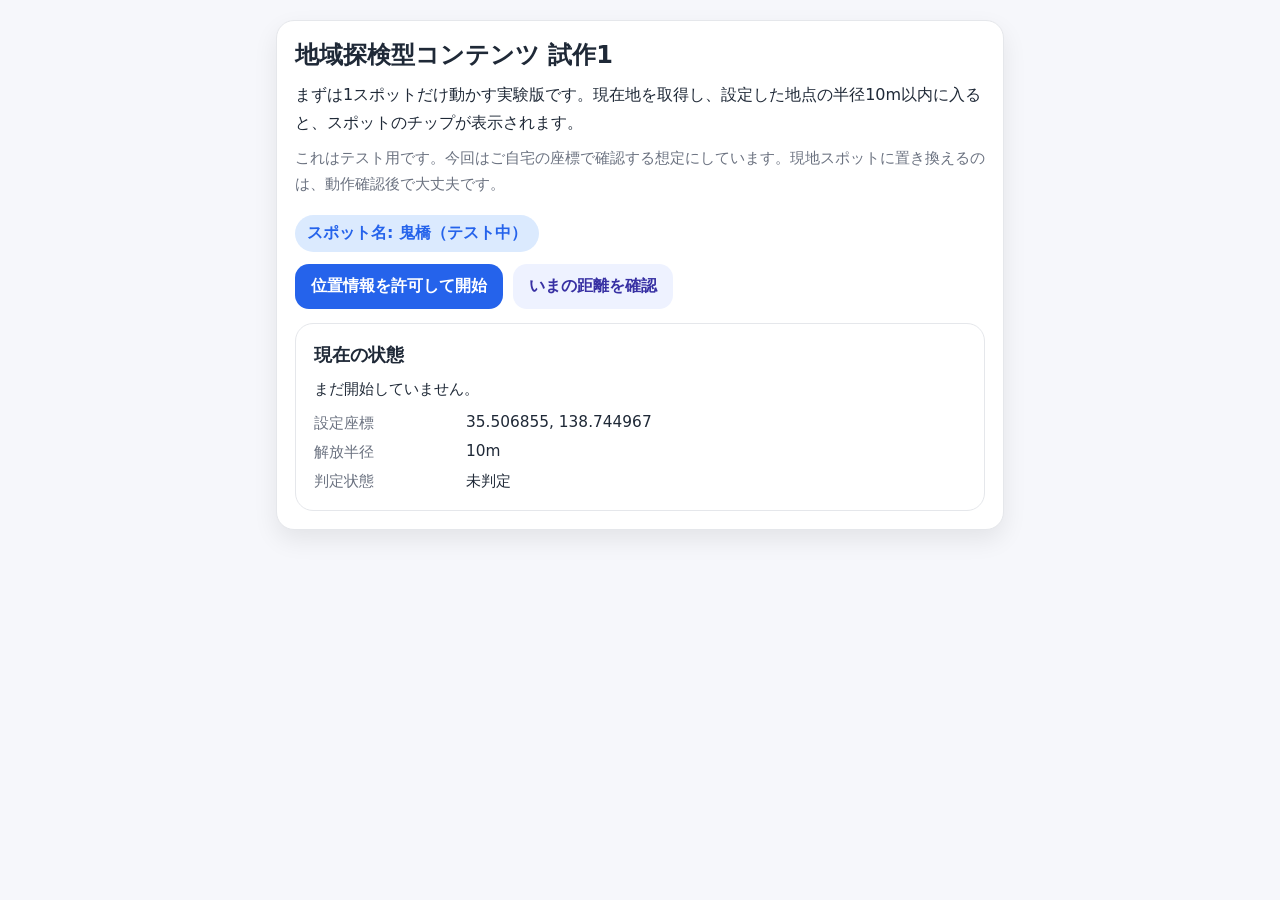
==== index.html.html @ 807c23a8 "Add files via upload" ====
<!DOCTYPE html>
<html lang="ja">
<head>
  <meta charset="UTF-8" />
  <meta name="viewport" content="width=device-width, initial-scale=1.0" />
  <title>地域探検型コンテンツ 試作1</title>
  <style>
    :root {
      --bg: #f6f7fb;
      --card: #ffffff;
      --text: #1f2937;
      --muted: #6b7280;
      --line: #e5e7eb;
      --accent: #2563eb;
      --accent-2: #dbeafe;
      --ok: #15803d;
      --warn: #b45309;
      --shadow: 0 10px 25px rgba(0,0,0,0.08);
      --radius: 18px;
    }

    * { box-sizing: border-box; }
    body {
      margin: 0;
      font-family: system-ui, -apple-system, BlinkMacSystemFont, "Segoe UI", sans-serif;
      background: var(--bg);
      color: var(--text);
    }

    .wrap {
      max-width: 760px;
      margin: 0 auto;
      padding: 20px 16px 80px;
    }

    .card {
      background: var(--card);
      border: 1px solid var(--line);
      border-radius: var(--radius);
      box-shadow: var(--shadow);
      padding: 18px;
      margin-bottom: 16px;
    }

    h1 {
      margin: 0 0 10px;
      font-size: 1.5rem;
      line-height: 1.35;
    }

    h2 {
      margin: 0 0 10px;
      font-size: 1.15rem;
    }

    p {
      margin: 0 0 10px;
      line-height: 1.7;
    }

    .muted {
      color: var(--muted);
      font-size: 0.95rem;
    }

    .pill {
      display: inline-flex;
      align-items: center;
      gap: 8px;
      background: var(--accent-2);
      color: var(--accent);
      border-radius: 999px;
      padding: 8px 12px;
      font-weight: 700;
      margin-top: 8px;
    }

    .status {
      font-size: 0.95rem;
      line-height: 1.7;
      white-space: pre-line;
    }

    button {
      appearance: none;
      border: none;
      background: var(--accent);
      color: white;
      font-size: 1rem;
      font-weight: 700;
      padding: 12px 16px;
      border-radius: 14px;
      cursor: pointer;
    }

    button.secondary {
      background: #eef2ff;
      color: #3730a3;
    }

    button.ghost {
      background: transparent;
      color: var(--accent);
      border: 1px solid var(--line);
    }

    .btns {
      display: flex;
      gap: 10px;
      flex-wrap: wrap;
      margin-top: 12px;
    }

    .chip {
      display: none;
      position: sticky;
      top: 10px;
      z-index: 20;
      margin-bottom: 12px;
      background: #111827;
      color: white;
      border-radius: 999px;
      padding: 12px 16px;
      box-shadow: var(--shadow);
      align-items: center;
      justify-content: space-between;
      gap: 12px;
    }

    .chip.visible {
      display: flex;
    }

    .chip button {
      background: white;
      color: #111827;
      padding: 10px 14px;
      border-radius: 999px;
      font-size: 0.95rem;
    }

    .slider-card {
      display: none;
    }

    .slider-card.visible {
      display: block;
    }

    .compare {
      position: relative;
      width: 100%;
      aspect-ratio: 4 / 3;
      overflow: hidden;
      border-radius: 18px;
      background: #ddd;
      border: 1px solid var(--line);
      margin-top: 12px;
    }

    .compare img {
      position: absolute;
      inset: 0;
      width: 100%;
      height: 100%;
      object-fit: cover;
      user-select: none;
      pointer-events: none;
    }

    .compare .new-wrap {
      position: absolute;
      inset: 0;
      width: 50%;
      overflow: hidden;
      border-right: 3px solid white;
    }

    .compare .label {
      position: absolute;
      top: 10px;
      padding: 6px 10px;
      border-radius: 999px;
      background: rgba(17,24,39,0.8);
      color: white;
      font-size: 0.85rem;
      font-weight: 700;
    }

    .compare .label.old { left: 10px; }
    .compare .label.new { right: 10px; }

    .range-wrap {
      margin-top: 14px;
    }

    input[type="range"] {
      width: 100%;
    }

    textarea {
      width: 100%;
      min-height: 120px;
      resize: vertical;
      border: 1px solid var(--line);
      border-radius: 14px;
      padding: 14px;
      font-size: 1rem;
      line-height: 1.6;
      margin-top: 10px;
    }

    .small {
      font-size: 0.88rem;
      color: var(--muted);
      margin-top: 8px;
    }

    .kv {
      display: grid;
      grid-template-columns: 140px 1fr;
      gap: 8px 12px;
      margin-top: 10px;
      font-size: 0.96rem;
    }

    .kv div:nth-child(odd) {
      color: var(--muted);
    }

    .ok { color: var(--ok); font-weight: 700; }
    .warn { color: var(--warn); font-weight: 700; }

    @media (max-width: 560px) {
      .kv {
        grid-template-columns: 1fr;
        gap: 4px;
      }
    }
  </style>
</head>
<body>
  <div class="wrap">
    <div id="chip" class="chip" aria-live="polite">
      <div>
        <strong>近くにスポットがあります</strong><br>
        <span id="chipText">鬼橋の比較コンテンツを開けます</span>
      </div>
      <button id="openSpotBtn" type="button">開く</button>
    </div>

    <section class="card">
      <h1>地域探検型コンテンツ 試作1</h1>
      <p>まずは1スポットだけ動かす実験版です。現在地を取得し、設定した地点の半径10m以内に入ると、スポットのチップが表示されます。</p>
      <p class="muted">これはテスト用です。今回はご自宅の座標で確認する想定にしています。現地スポットに置き換えるのは、動作確認後で大丈夫です。</p>
      <div class="pill">スポット名: 鬼橋（テスト中）</div>
      <div class="btns">
        <button id="startBtn" type="button">位置情報を許可して開始</button>
        <button id="checkBtn" class="secondary" type="button">いまの距離を確認</button>
      </div>
      <div class="card" style="margin-top:14px; margin-bottom:0; box-shadow:none;">
        <h2>現在の状態</h2>
        <div id="status" class="status">まだ開始していません。</div>
        <div class="kv">
          <div>設定座標</div><div id="targetCoords"></div>
          <div>解放半径</div><div>10m</div>
          <div>判定状態</div><div id="gateState">未判定</div>
        </div>
      </div>
    </section>

    <section id="spotCard" class="card slider-card">
      <h2>鬼橋の比較</h2>
      <p class="muted">この場所で昔と今を見比べてください。スライダーを左右に動かすと切り替わります。</p>

      <div class="compare" id="compareBox">
        <img src="old.jpg" alt="昔の写真" />
        <div class="new-wrap" id="newWrap">
          <img src="new.jpg" alt="現在の写真" />
        </div>
        <div class="label old">昔</div>
        <div class="label new">今</div>
      </div>

      <div class="range-wrap">
        <input id="slider" type="range" min="0" max="100" value="50" />
      </div>

      <div style="margin-top:16px;">
        <strong>質問</strong>
        <p style="margin-top:8px;">この場所で昔と今を比べて最も大きく変わったものは何ですか。</p>
        <textarea id="answerBox" placeholder="ここに回答を書いてください。まずは自由記述で大丈夫です。"></textarea>
        <div class="small">いまは端末内に一時保存するだけです。送信機能は次の段階で追加します。</div>
      </div>

      <div class="btns">
        <button id="saveBtn" type="button">回答を保存</button>
        <button id="closeBtn" class="ghost" type="button">閉じる</button>
      </div>
      <div id="saveMsg" class="small"></div>
    </section>
  </div>

  <script>
    const SPOT = {
      name: '鬼橋',
      lat: 35.506855,
      lng: 138.744967,
      radiusMeters: 10,
      question: 'この場所で昔と今を比べて最も大きく変わったものは何ですか。'
    };

    const els = {
      startBtn: document.getElementById('startBtn'),
      checkBtn: document.getElementById('checkBtn'),
      status: document.getElementById('status'),
      chip: document.getElementById('chip'),
      chipText: document.getElementById('chipText'),
      openSpotBtn: document.getElementById('openSpotBtn'),
      spotCard: document.getElementById('spotCard'),
      slider: document.getElementById('slider'),
      newWrap: document.getElementById('newWrap'),
      closeBtn: document.getElementById('closeBtn'),
      saveBtn: document.getElementById('saveBtn'),
      answerBox: document.getElementById('answerBox'),
      saveMsg: document.getElementById('saveMsg'),
      targetCoords: document.getElementById('targetCoords'),
      gateState: document.getElementById('gateState')
    };

    let watchId = null;
    let lastPosition = null;

    const storageKey = 'spot_answer_onibashi_test';
    els.targetCoords.textContent = `${SPOT.lat}, ${SPOT.lng}`;
    els.chipText.textContent = `${SPOT.name} の比較コンテンツを開けます`;
    els.answerBox.value = localStorage.getItem(storageKey) || '';

    function setStatus(message) {
      els.status.textContent = message;
    }

    function toRad(v) {
      return (v * Math.PI) / 180;
    }

    function distanceMeters(lat1, lng1, lat2, lng2) {
      const R = 6371000;
      const dLat = toRad(lat2 - lat1);
      const dLng = toRad(lng2 - lng1);
      const a =
        Math.sin(dLat / 2) * Math.sin(dLat / 2) +
        Math.cos(toRad(lat1)) * Math.cos(toRad(lat2)) *
        Math.sin(dLng / 2) * Math.sin(dLng / 2);
      const c = 2 * Math.atan2(Math.sqrt(a), Math.sqrt(1 - a));
      return R * c;
    }

    function updateGate(position) {
      const { latitude, longitude, accuracy } = position.coords;
      lastPosition = position;

      const dist = distanceMeters(latitude, longitude, SPOT.lat, SPOT.lng);
      const isOpen = dist <= SPOT.radiusMeters;

      const lines = [
        `現在地: ${latitude.toFixed(6)}, ${longitude.toFixed(6)}`,
        `目標地点までの距離: ${dist.toFixed(1)}m`,
        `位置情報の精度目安: ±${accuracy.toFixed(1)}m`
      ];

      if (isOpen) {
        lines.push('判定: 範囲内です。スポットを開けます。');
        els.gateState.innerHTML = '<span class="ok">解放中</span>';
        els.chip.classList.add('visible');
      } else {
        lines.push('判定: まだ範囲外です。');
        els.gateState.innerHTML = '<span class="warn">未解放</span>';
        els.chip.classList.remove('visible');
      }

      setStatus(lines.join('\n'));
    }

    function handlePositionError(error) {
      let msg = '位置情報を取得できませんでした。';
      if (error.code === 1) msg += '\n権限が拒否されています。ブラウザで位置情報を許可してください。';
      if (error.code === 2) msg += '\n位置が取得できません。屋外や電波状態を確認してください。';
      if (error.code === 3) msg += '\n取得がタイムアウトしました。もう一度試してください。';
      setStatus(msg);
    }

    function startWatching() {
      if (!('geolocation' in navigator)) {
        setStatus('このブラウザは位置情報に対応していません。');
        return;
      }

      if (watchId !== null) {
        navigator.geolocation.clearWatch(watchId);
      }

      setStatus('位置情報の取得を開始しています...');
      watchId = navigator.geolocation.watchPosition(
        updateGate,
        handlePositionError,
        {
          enableHighAccuracy: true,
          timeout: 10000,
          maximumAge: 0
        }
      );
    }

    function manualCheck() {
      if (!('geolocation' in navigator)) {
        setStatus('このブラウザは位置情報に対応していません。');
        return;
      }
      setStatus('現在地を1回だけ確認しています...');
      navigator.geolocation.getCurrentPosition(
        updateGate,
        handlePositionError,
        {
          enableHighAccuracy: true,
          timeout: 10000,
          maximumAge: 0
        }
      );
    }

    els.startBtn.addEventListener('click', startWatching);
    els.checkBtn.addEventListener('click', manualCheck);
    els.openSpotBtn.addEventListener('click', () => {
      els.spotCard.classList.add('visible');
      els.spotCard.scrollIntoView({ behavior: 'smooth', block: 'start' });
    });

    els.closeBtn.addEventListener('click', () => {
      els.spotCard.classList.remove('visible');
      window.scrollTo({ top: 0, behavior: 'smooth' });
    });

    els.slider.addEventListener('input', (e) => {
      els.newWrap.style.width = `${e.target.value}%`;
    });

    els.saveBtn.addEventListener('click', () => {
      localStorage.setItem(storageKey, els.answerBox.value);
      const now = new Date();
      els.saveMsg.textContent = `保存しました: ${now.toLocaleString('ja-JP')}`;
    });
  </script>
</body>
</html>
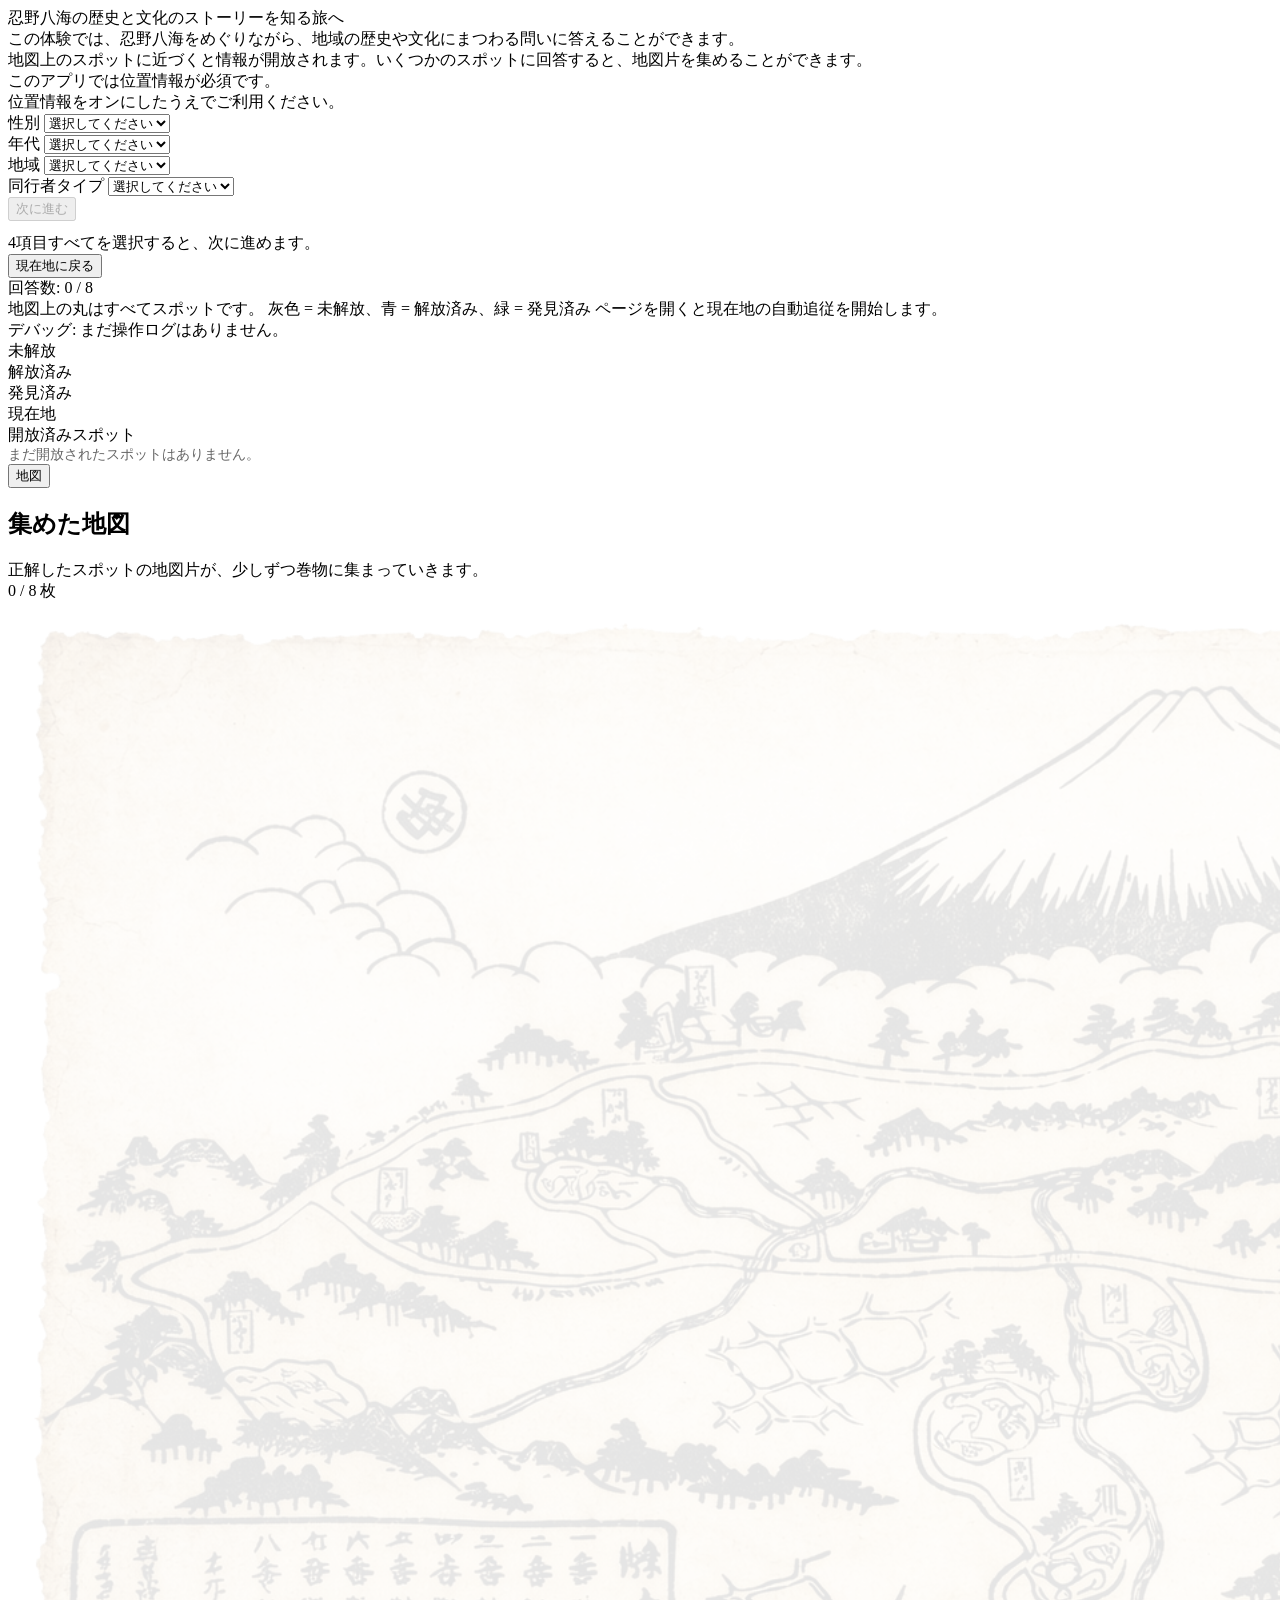
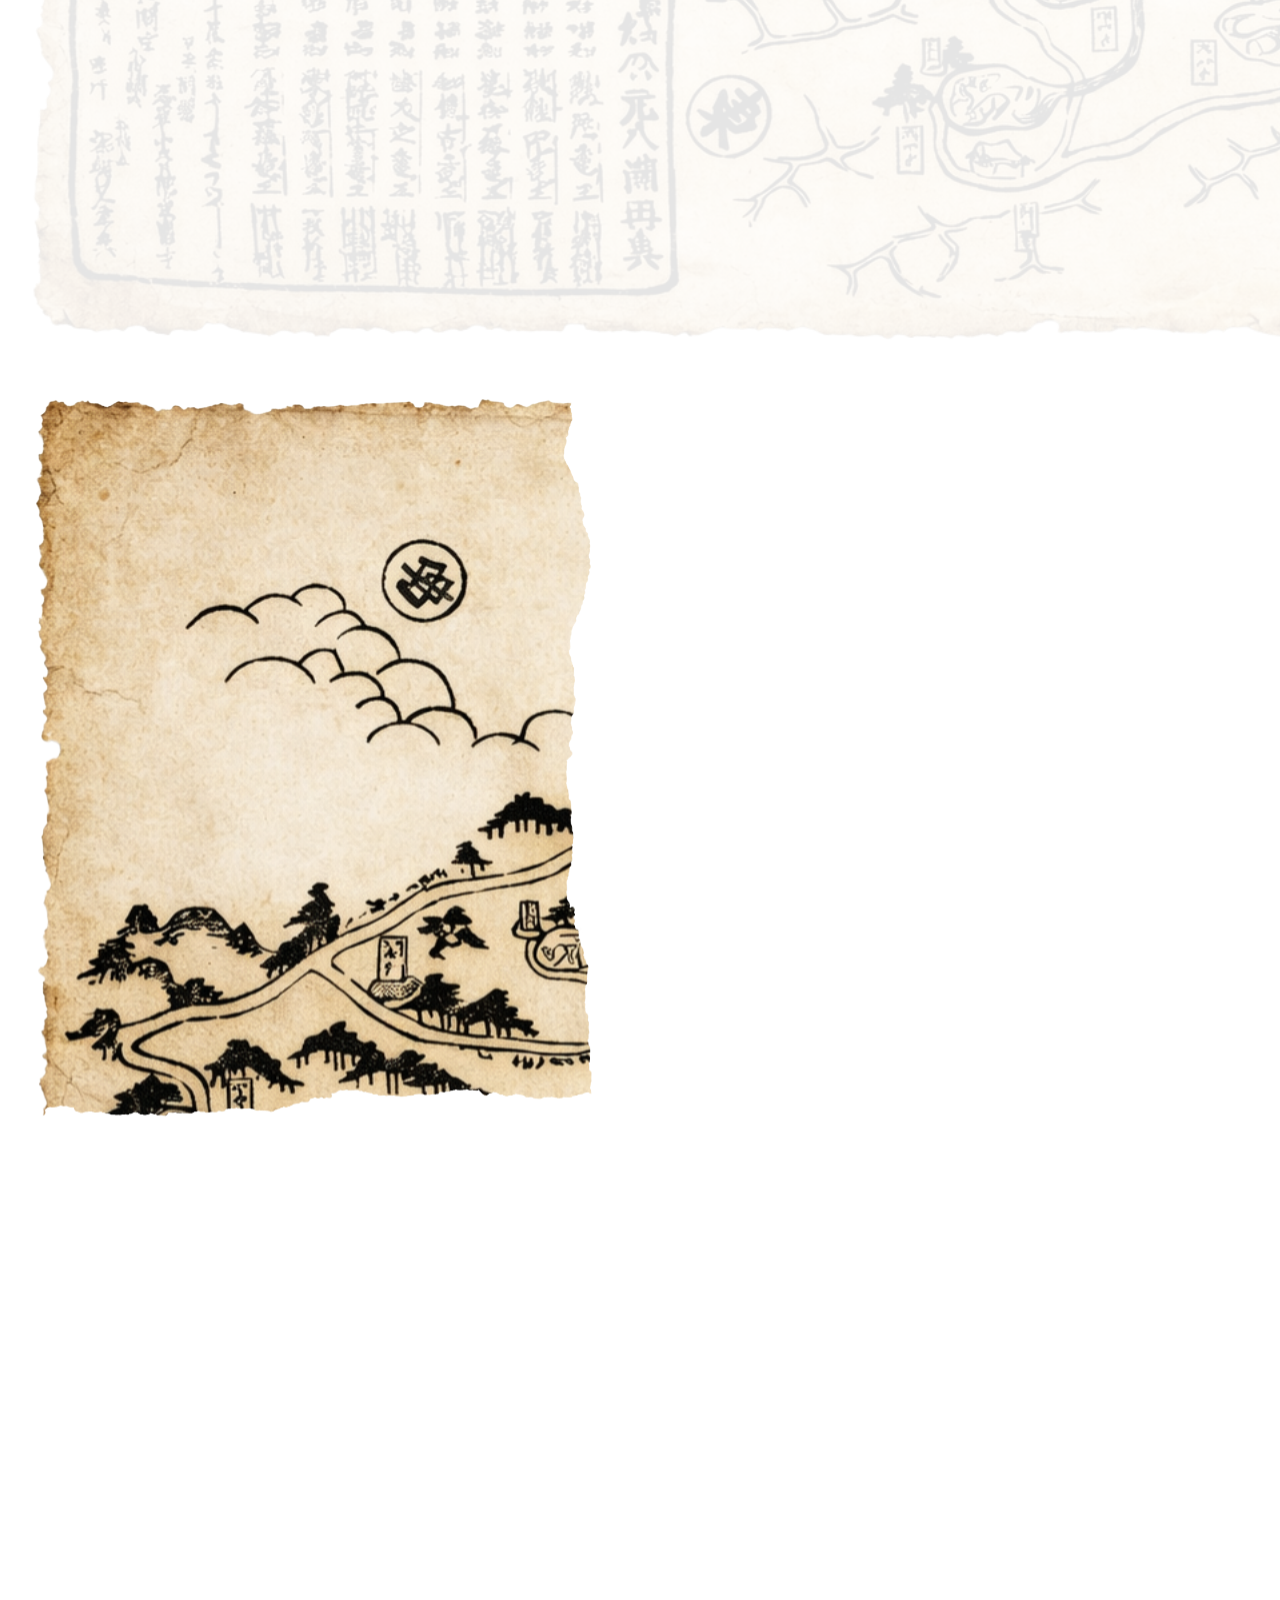
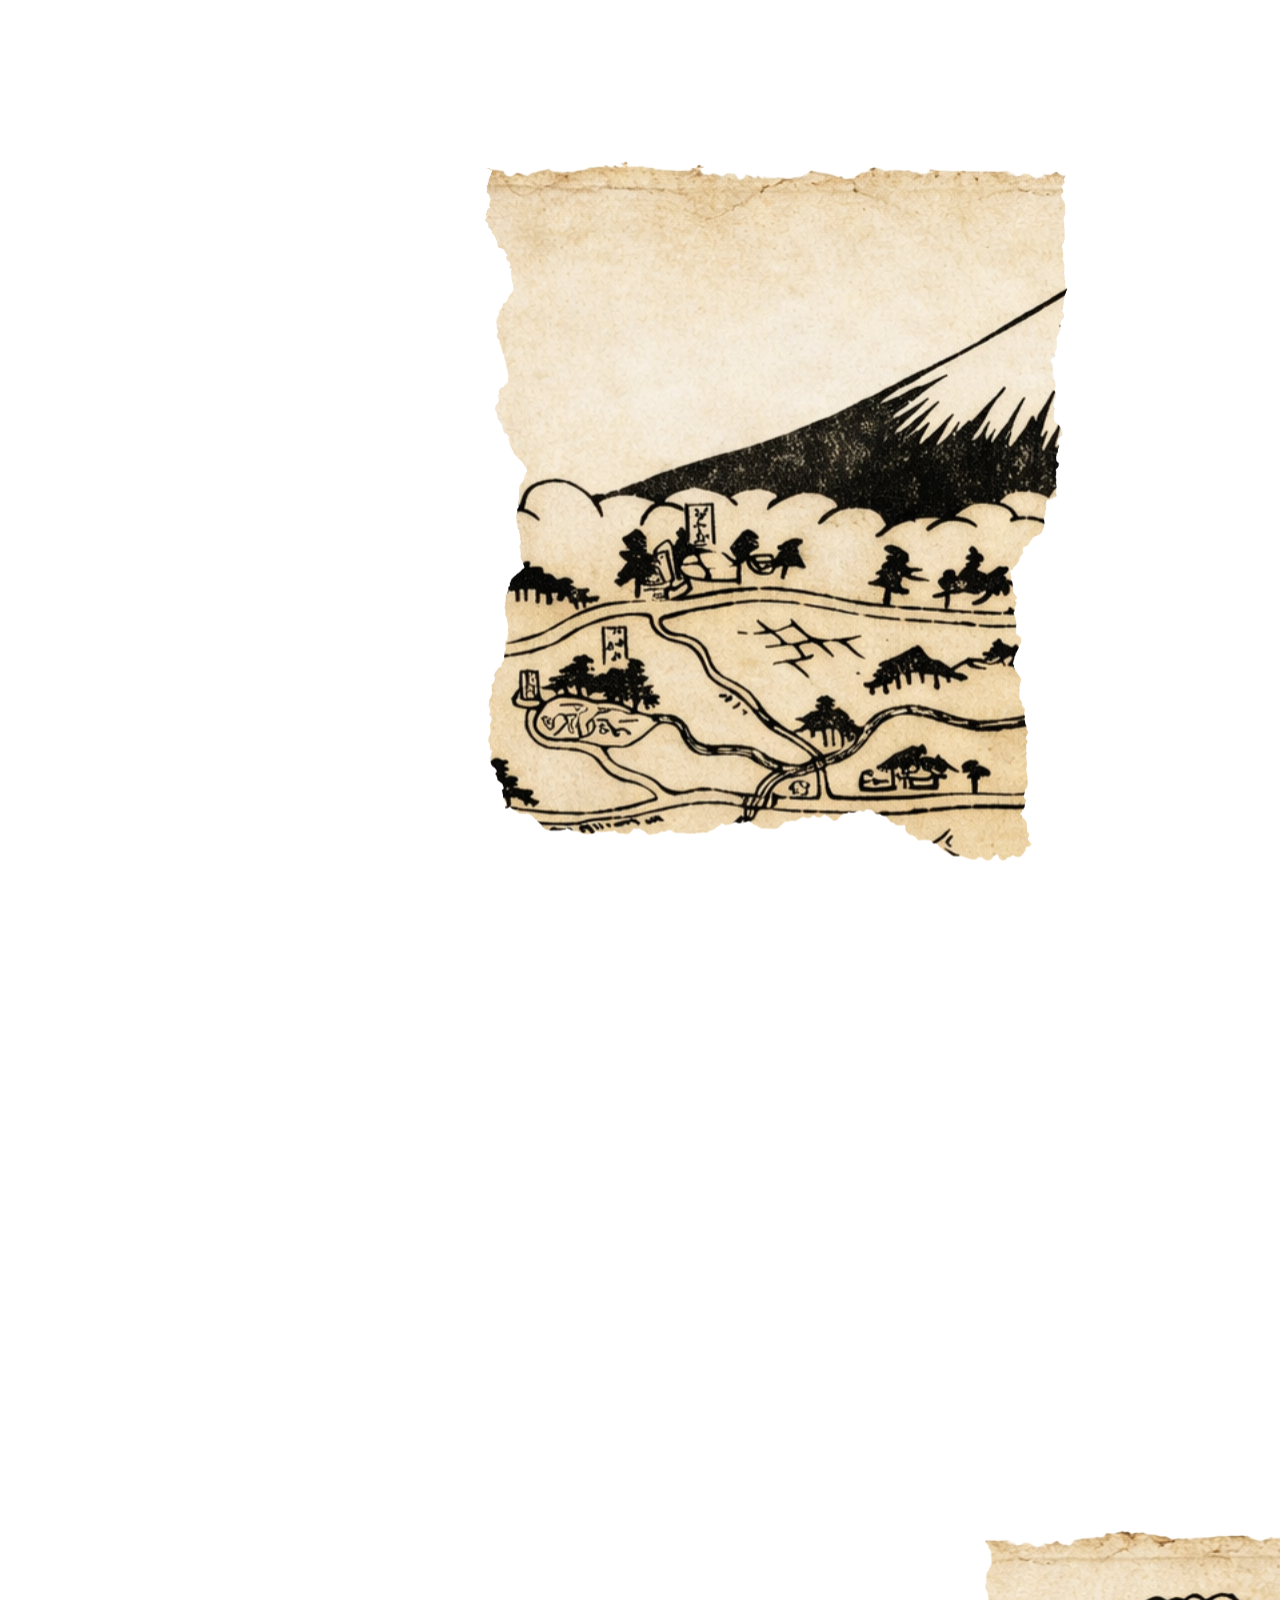
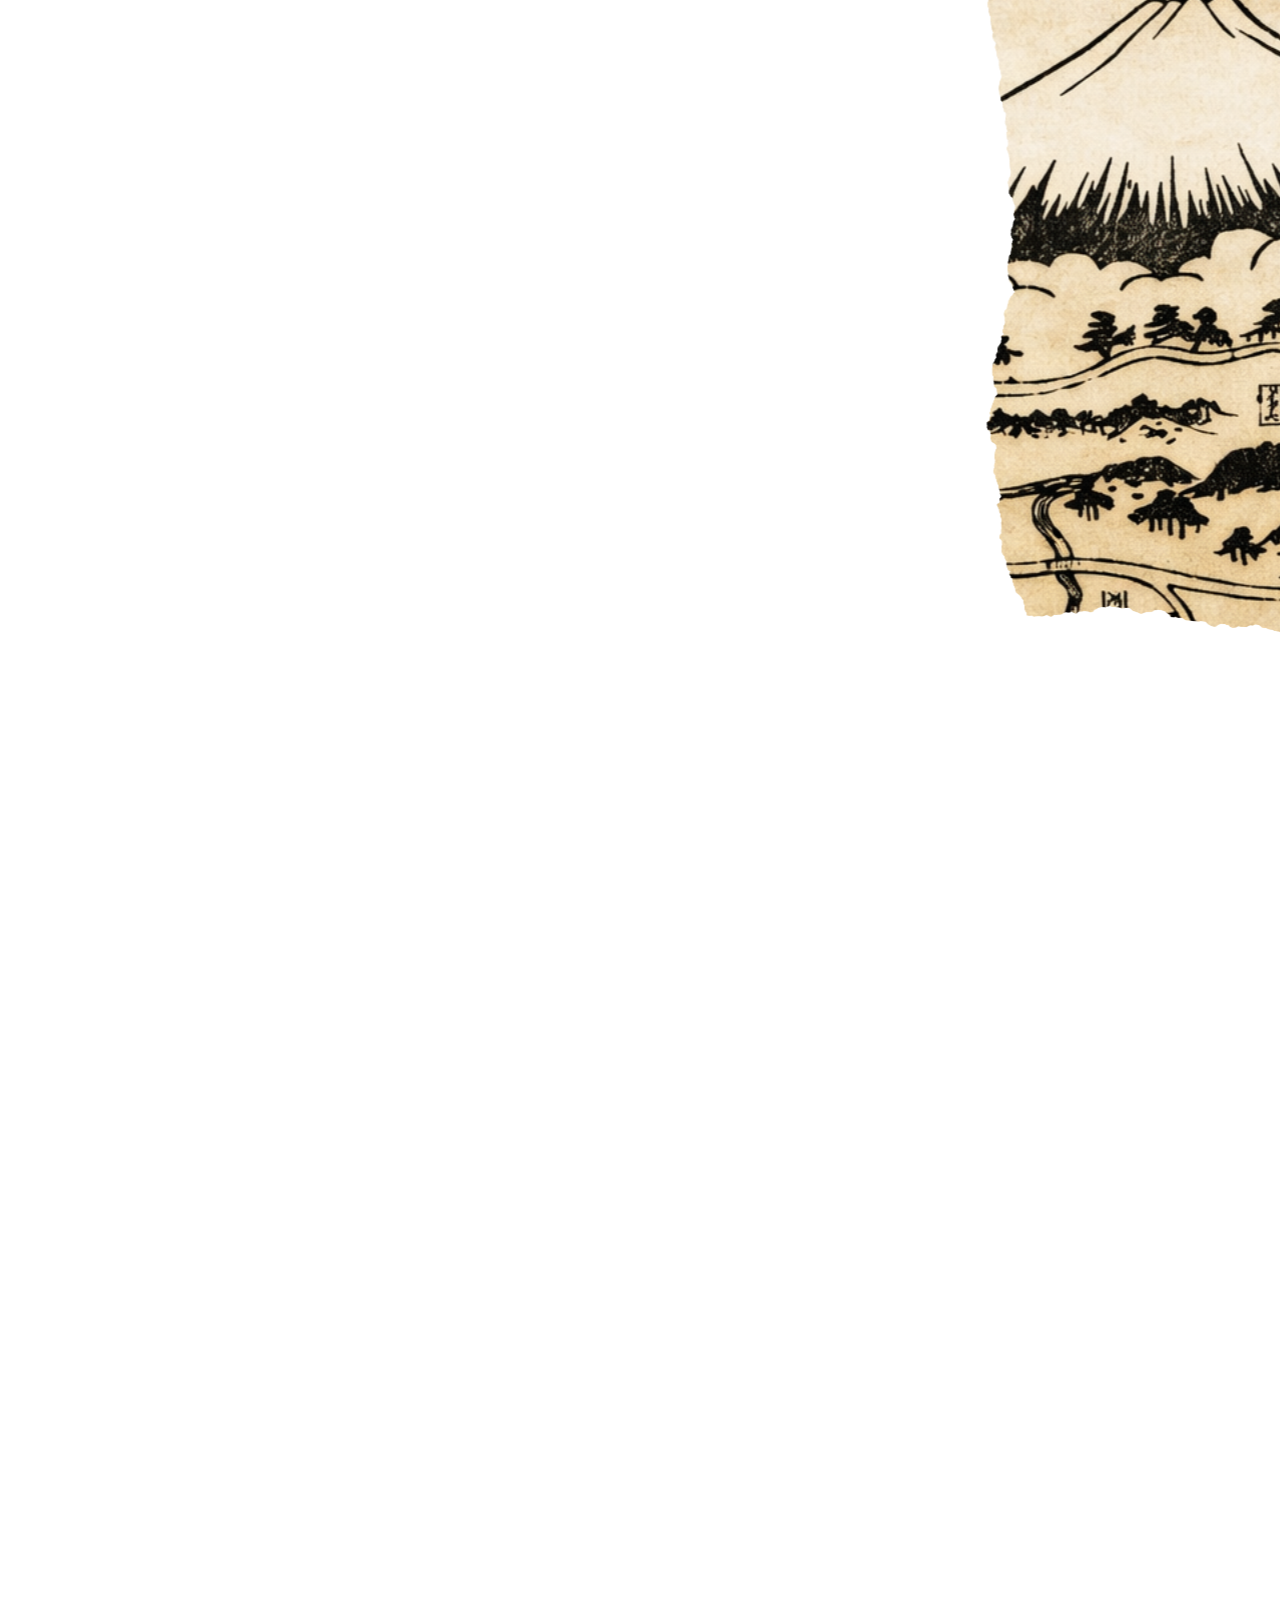
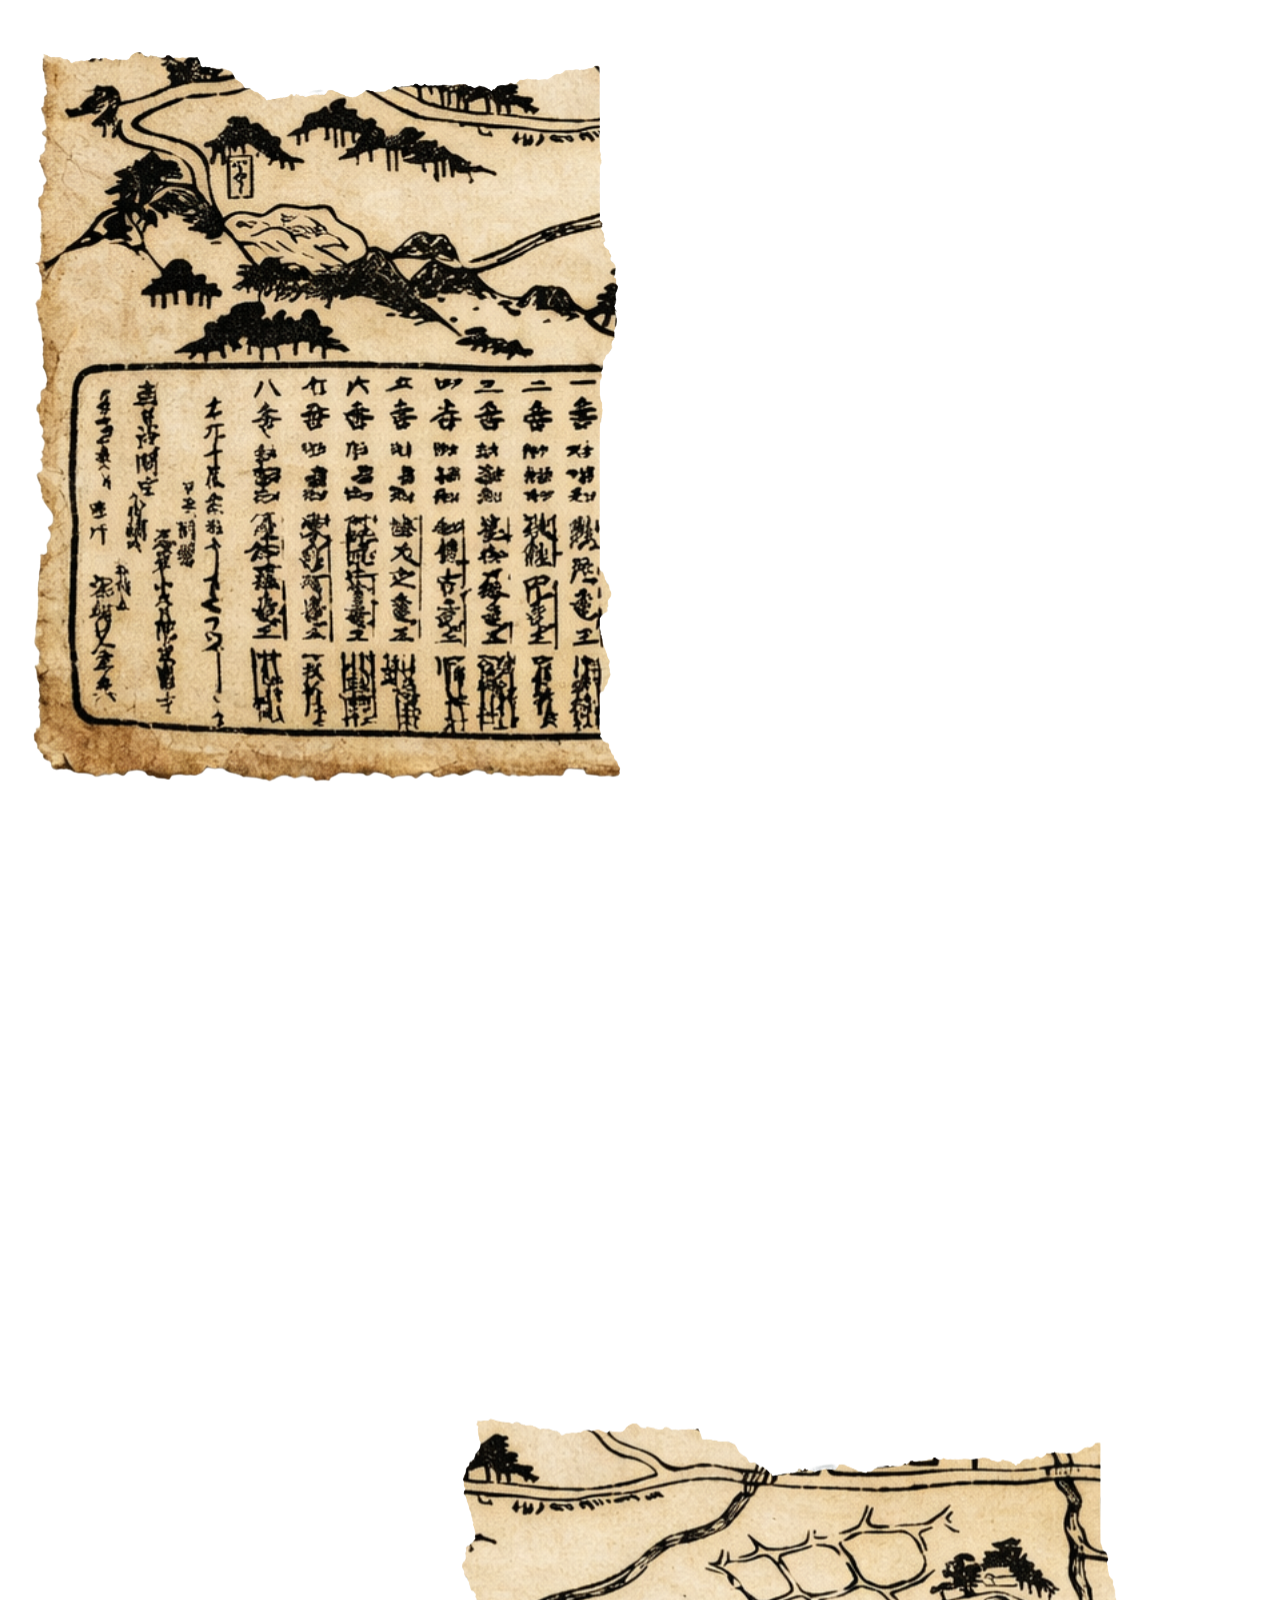
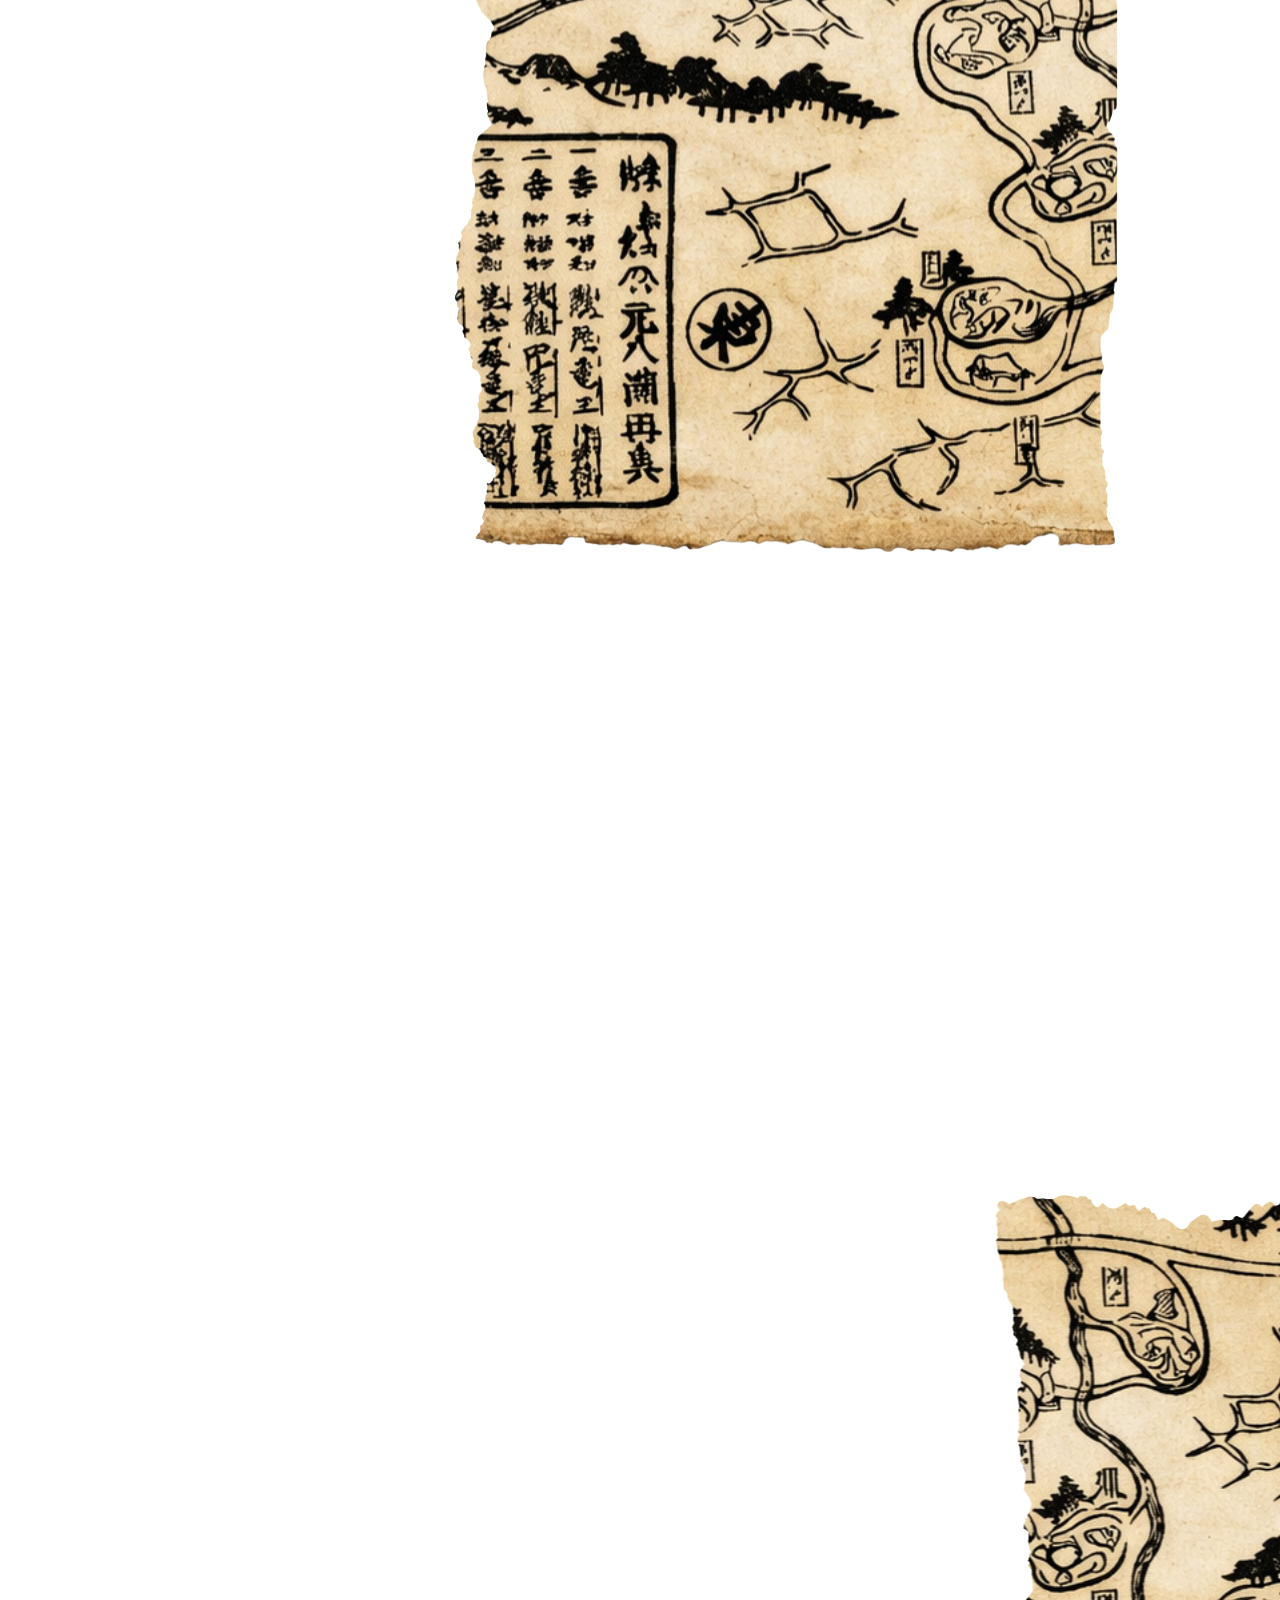
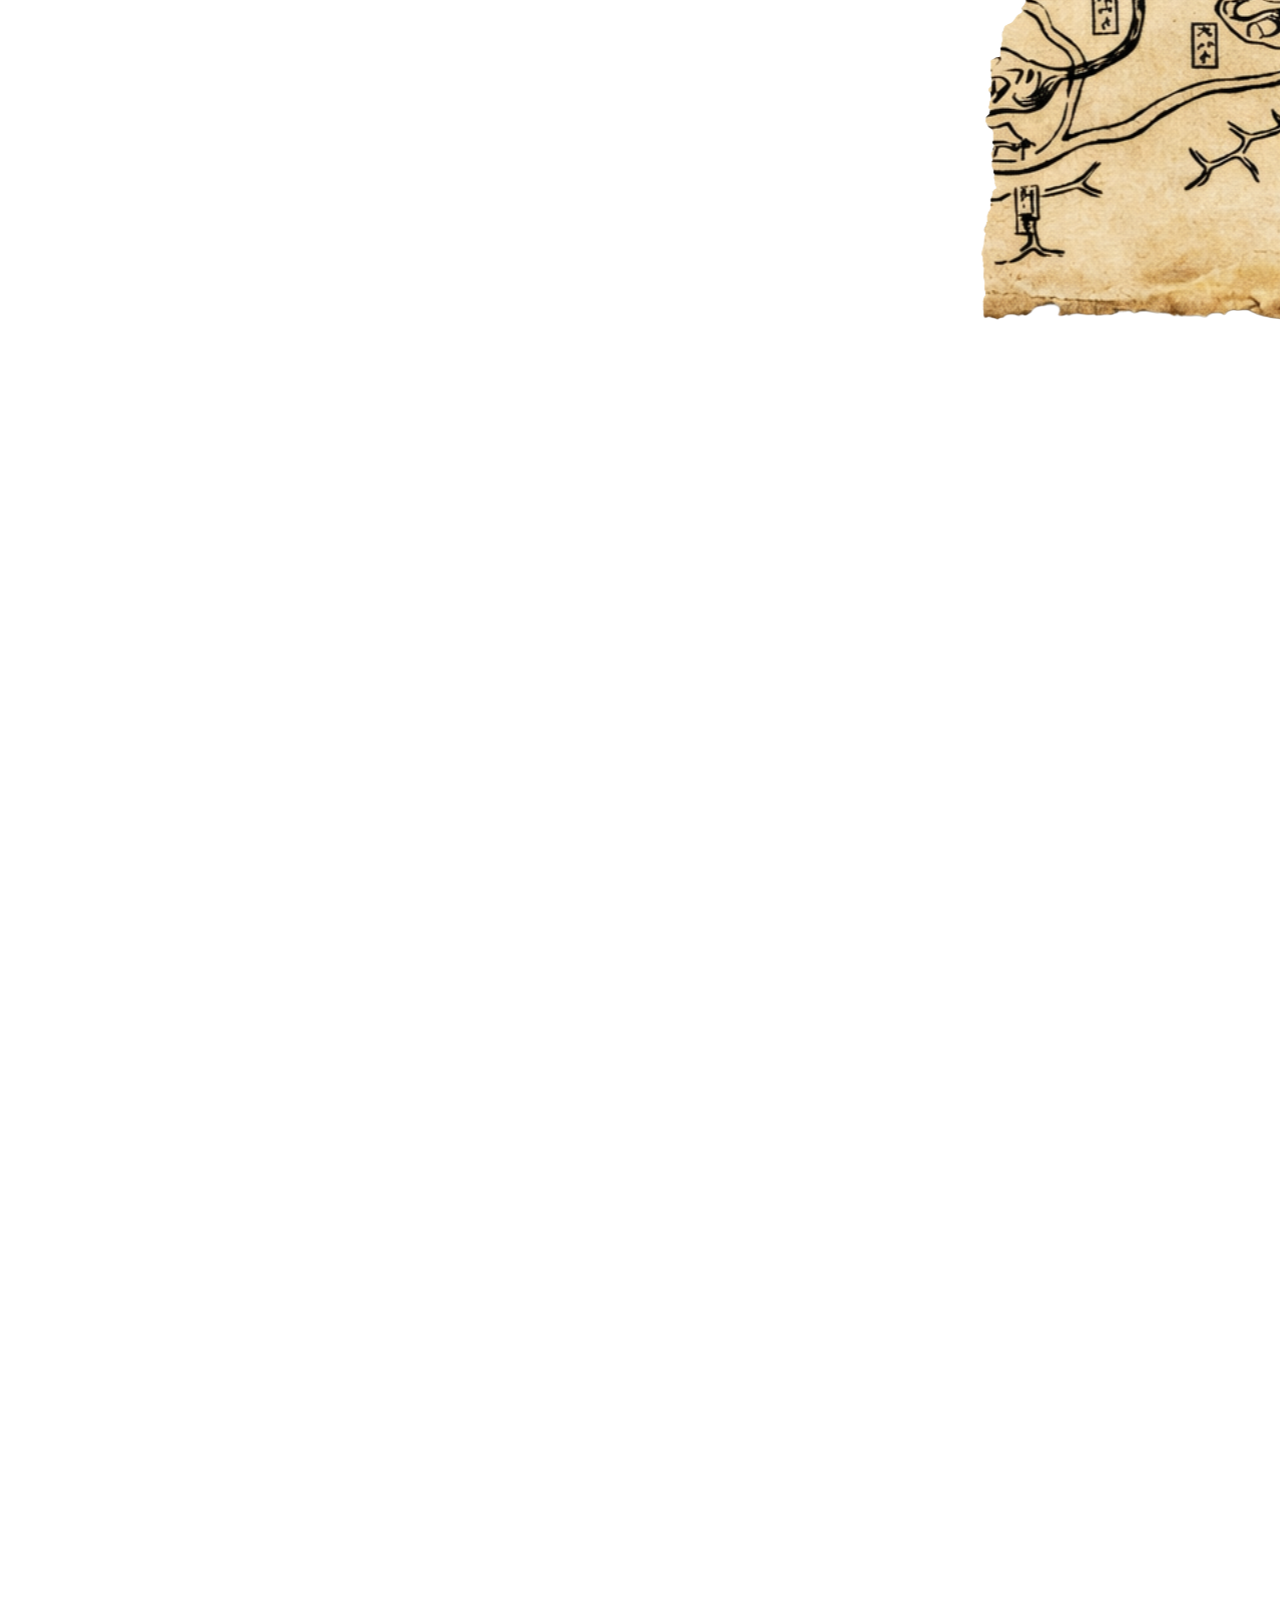
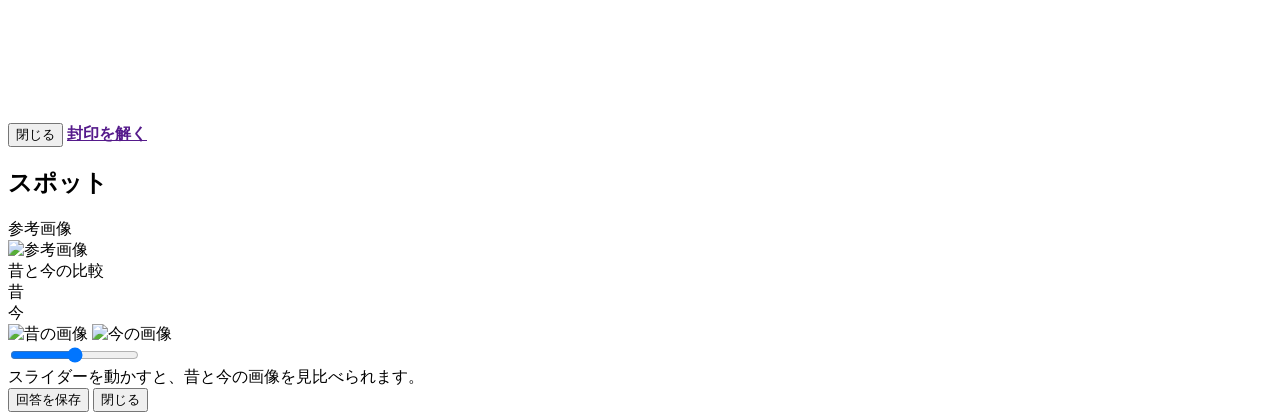
==== commit d6005008: "Add files via upload" ====
--- a/index.html.html
+++ b/index.html.html
@@ -1,455 +1,242 @@
-<!DOCTYPE html>
-<html lang="ja">
-<head>
-  <meta charset="UTF-8" />
-  <meta name="viewport" content="width=device-width, initial-scale=1.0" />
-  <title>地域探検型コンテンツ 試作1</title>
-  <style>
-    :root {
-      --bg: #f6f7fb;
-      --card: #ffffff;
-      --text: #1f2937;
-      --muted: #6b7280;
-      --line: #e5e7eb;
-      --accent: #2563eb;
-      --accent-2: #dbeafe;
-      --ok: #15803d;
-      --warn: #b45309;
-      --shadow: 0 10px 25px rgba(0,0,0,0.08);
-      --radius: 18px;
-    }
-
-    * { box-sizing: border-box; }
-    body {
-      margin: 0;
-      font-family: system-ui, -apple-system, BlinkMacSystemFont, "Segoe UI", sans-serif;
-      background: var(--bg);
-      color: var(--text);
-    }
-
-    .wrap {
-      max-width: 760px;
-      margin: 0 auto;
-      padding: 20px 16px 80px;
-    }
-
-    .card {
-      background: var(--card);
-      border: 1px solid var(--line);
-      border-radius: var(--radius);
-      box-shadow: var(--shadow);
-      padding: 18px;
-      margin-bottom: 16px;
-    }
-
-    h1 {
-      margin: 0 0 10px;
-      font-size: 1.5rem;
-      line-height: 1.35;
-    }
-
-    h2 {
-      margin: 0 0 10px;
-      font-size: 1.15rem;
-    }
-
-    p {
-      margin: 0 0 10px;
-      line-height: 1.7;
-    }
-
-    .muted {
-      color: var(--muted);
-      font-size: 0.95rem;
-    }
-
-    .pill {
-      display: inline-flex;
-      align-items: center;
-      gap: 8px;
-      background: var(--accent-2);
-      color: var(--accent);
-      border-radius: 999px;
-      padding: 8px 12px;
-      font-weight: 700;
-      margin-top: 8px;
-    }
-
-    .status {
-      font-size: 0.95rem;
-      line-height: 1.7;
-      white-space: pre-line;
-    }
-
-    button {
-      appearance: none;
-      border: none;
-      background: var(--accent);
-      color: white;
-      font-size: 1rem;
-      font-weight: 700;
-      padding: 12px 16px;
-      border-radius: 14px;
-      cursor: pointer;
-    }
-
-    button.secondary {
-      background: #eef2ff;
-      color: #3730a3;
-    }
-
-    button.ghost {
-      background: transparent;
-      color: var(--accent);
-      border: 1px solid var(--line);
-    }
-
-    .btns {
-      display: flex;
-      gap: 10px;
-      flex-wrap: wrap;
-      margin-top: 12px;
-    }
-
-    .chip {
-      display: none;
-      position: sticky;
-      top: 10px;
-      z-index: 20;
-      margin-bottom: 12px;
-      background: #111827;
-      color: white;
-      border-radius: 999px;
-      padding: 12px 16px;
-      box-shadow: var(--shadow);
-      align-items: center;
-      justify-content: space-between;
-      gap: 12px;
-    }
-
-    .chip.visible {
-      display: flex;
-    }
-
-    .chip button {
-      background: white;
-      color: #111827;
-      padding: 10px 14px;
-      border-radius: 999px;
-      font-size: 0.95rem;
-    }
-
-    .slider-card {
-      display: none;
-    }
-
-    .slider-card.visible {
-      display: block;
-    }
-
-    .compare {
-      position: relative;
-      width: 100%;
-      aspect-ratio: 4 / 3;
-      overflow: hidden;
-      border-radius: 18px;
-      background: #ddd;
-      border: 1px solid var(--line);
-      margin-top: 12px;
-    }
-
-    .compare img {
-      position: absolute;
-      inset: 0;
-      width: 100%;
-      height: 100%;
-      object-fit: cover;
-      user-select: none;
-      pointer-events: none;
-    }
-
-    .compare .new-wrap {
-      position: absolute;
-      inset: 0;
-      width: 50%;
-      overflow: hidden;
-      border-right: 3px solid white;
-    }
-
-    .compare .label {
-      position: absolute;
-      top: 10px;
-      padding: 6px 10px;
-      border-radius: 999px;
-      background: rgba(17,24,39,0.8);
-      color: white;
-      font-size: 0.85rem;
-      font-weight: 700;
-    }
-
-    .compare .label.old { left: 10px; }
-    .compare .label.new { right: 10px; }
-
-    .range-wrap {
-      margin-top: 14px;
-    }
-
-    input[type="range"] {
-      width: 100%;
-    }
-
-    textarea {
-      width: 100%;
-      min-height: 120px;
-      resize: vertical;
-      border: 1px solid var(--line);
-      border-radius: 14px;
-      padding: 14px;
-      font-size: 1rem;
-      line-height: 1.6;
-      margin-top: 10px;
-    }
-
-    .small {
-      font-size: 0.88rem;
-      color: var(--muted);
-      margin-top: 8px;
-    }
-
-    .kv {
-      display: grid;
-      grid-template-columns: 140px 1fr;
-      gap: 8px 12px;
-      margin-top: 10px;
-      font-size: 0.96rem;
-    }
-
-    .kv div:nth-child(odd) {
-      color: var(--muted);
-    }
-
-    .ok { color: var(--ok); font-weight: 700; }
-    .warn { color: var(--warn); font-weight: 700; }
-
-    @media (max-width: 560px) {
-      .kv {
-        grid-template-columns: 1fr;
-        gap: 4px;
-      }
-    }
-  </style>
-</head>
-<body>
-  <div class="wrap">
-    <div id="chip" class="chip" aria-live="polite">
-      <div>
-        <strong>近くにスポットがあります</strong><br>
-        <span id="chipText">鬼橋の比較コンテンツを開けます</span>
-      </div>
-      <button id="openSpotBtn" type="button">開く</button>
-    </div>
-
-    <section class="card">
-      <h1>地域探検型コンテンツ 試作1</h1>
-      <p>まずは1スポットだけ動かす実験版です。現在地を取得し、設定した地点の半径10m以内に入ると、スポットのチップが表示されます。</p>
-      <p class="muted">これはテスト用です。今回はご自宅の座標で確認する想定にしています。現地スポットに置き換えるのは、動作確認後で大丈夫です。</p>
-      <div class="pill">スポット名: 鬼橋（テスト中）</div>
-      <div class="btns">
-        <button id="startBtn" type="button">位置情報を許可して開始</button>
-        <button id="checkBtn" class="secondary" type="button">いまの距離を確認</button>
-      </div>
-      <div class="card" style="margin-top:14px; margin-bottom:0; box-shadow:none;">
-        <h2>現在の状態</h2>
-        <div id="status" class="status">まだ開始していません。</div>
-        <div class="kv">
-          <div>設定座標</div><div id="targetCoords"></div>
-          <div>解放半径</div><div>10m</div>
-          <div>判定状態</div><div id="gateState">未判定</div>
-        </div>
-      </div>
-    </section>
-
-    <section id="spotCard" class="card slider-card">
-      <h2>鬼橋の比較</h2>
-      <p class="muted">この場所で昔と今を見比べてください。スライダーを左右に動かすと切り替わります。</p>
-
-      <div class="compare" id="compareBox">
-        <img src="old.jpg" alt="昔の写真" />
-        <div class="new-wrap" id="newWrap">
-          <img src="new.jpg" alt="現在の写真" />
-        </div>
-        <div class="label old">昔</div>
-        <div class="label new">今</div>
-      </div>
-
-      <div class="range-wrap">
-        <input id="slider" type="range" min="0" max="100" value="50" />
-      </div>
-
-      <div style="margin-top:16px;">
-        <strong>質問</strong>
-        <p style="margin-top:8px;">この場所で昔と今を比べて最も大きく変わったものは何ですか。</p>
-        <textarea id="answerBox" placeholder="ここに回答を書いてください。まずは自由記述で大丈夫です。"></textarea>
-        <div class="small">いまは端末内に一時保存するだけです。送信機能は次の段階で追加します。</div>
-      </div>
-
-      <div class="btns">
-        <button id="saveBtn" type="button">回答を保存</button>
-        <button id="closeBtn" class="ghost" type="button">閉じる</button>
-      </div>
-      <div id="saveMsg" class="small"></div>
-    </section>
-  </div>
-
-  <script>
-    const SPOT = {
-      name: '鬼橋',
-      lat: 35.506855,
-      lng: 138.744967,
-      radiusMeters: 10,
-      question: 'この場所で昔と今を比べて最も大きく変わったものは何ですか。'
-    };
-
-    const els = {
-      startBtn: document.getElementById('startBtn'),
-      checkBtn: document.getElementById('checkBtn'),
-      status: document.getElementById('status'),
-      chip: document.getElementById('chip'),
-      chipText: document.getElementById('chipText'),
-      openSpotBtn: document.getElementById('openSpotBtn'),
-      spotCard: document.getElementById('spotCard'),
-      slider: document.getElementById('slider'),
-      newWrap: document.getElementById('newWrap'),
-      closeBtn: document.getElementById('closeBtn'),
-      saveBtn: document.getElementById('saveBtn'),
-      answerBox: document.getElementById('answerBox'),
-      saveMsg: document.getElementById('saveMsg'),
-      targetCoords: document.getElementById('targetCoords'),
-      gateState: document.getElementById('gateState')
-    };
-
-    let watchId = null;
-    let lastPosition = null;
-
-    const storageKey = 'spot_answer_onibashi_test';
-    els.targetCoords.textContent = `${SPOT.lat}, ${SPOT.lng}`;
-    els.chipText.textContent = `${SPOT.name} の比較コンテンツを開けます`;
-    els.answerBox.value = localStorage.getItem(storageKey) || '';
-
-    function setStatus(message) {
-      els.status.textContent = message;
-    }
-
-    function toRad(v) {
-      return (v * Math.PI) / 180;
-    }
-
-    function distanceMeters(lat1, lng1, lat2, lng2) {
-      const R = 6371000;
-      const dLat = toRad(lat2 - lat1);
-      const dLng = toRad(lng2 - lng1);
-      const a =
-        Math.sin(dLat / 2) * Math.sin(dLat / 2) +
-        Math.cos(toRad(lat1)) * Math.cos(toRad(lat2)) *
-        Math.sin(dLng / 2) * Math.sin(dLng / 2);
-      const c = 2 * Math.atan2(Math.sqrt(a), Math.sqrt(1 - a));
-      return R * c;
-    }
-
-    function updateGate(position) {
-      const { latitude, longitude, accuracy } = position.coords;
-      lastPosition = position;
-
-      const dist = distanceMeters(latitude, longitude, SPOT.lat, SPOT.lng);
-      const isOpen = dist <= SPOT.radiusMeters;
-
-      const lines = [
-        `現在地: ${latitude.toFixed(6)}, ${longitude.toFixed(6)}`,
-        `目標地点までの距離: ${dist.toFixed(1)}m`,
-        `位置情報の精度目安: ±${accuracy.toFixed(1)}m`
-      ];
-
-      if (isOpen) {
-        lines.push('判定: 範囲内です。スポットを開けます。');
-        els.gateState.innerHTML = '<span class="ok">解放中</span>';
-        els.chip.classList.add('visible');
-      } else {
-        lines.push('判定: まだ範囲外です。');
-        els.gateState.innerHTML = '<span class="warn">未解放</span>';
-        els.chip.classList.remove('visible');
-      }
-
-      setStatus(lines.join('\n'));
-    }
-
-    function handlePositionError(error) {
-      let msg = '位置情報を取得できませんでした。';
-      if (error.code === 1) msg += '\n権限が拒否されています。ブラウザで位置情報を許可してください。';
-      if (error.code === 2) msg += '\n位置が取得できません。屋外や電波状態を確認してください。';
-      if (error.code === 3) msg += '\n取得がタイムアウトしました。もう一度試してください。';
-      setStatus(msg);
-    }
-
-    function startWatching() {
-      if (!('geolocation' in navigator)) {
-        setStatus('このブラウザは位置情報に対応していません。');
-        return;
-      }
-
-      if (watchId !== null) {
-        navigator.geolocation.clearWatch(watchId);
-      }
-
-      setStatus('位置情報の取得を開始しています...');
-      watchId = navigator.geolocation.watchPosition(
-        updateGate,
-        handlePositionError,
-        {
-          enableHighAccuracy: true,
-          timeout: 10000,
-          maximumAge: 0
-        }
-      );
-    }
-
-    function manualCheck() {
-      if (!('geolocation' in navigator)) {
-        setStatus('このブラウザは位置情報に対応していません。');
-        return;
-      }
-      setStatus('現在地を1回だけ確認しています...');
-      navigator.geolocation.getCurrentPosition(
-        updateGate,
-        handlePositionError,
-        {
-          enableHighAccuracy: true,
-          timeout: 10000,
-          maximumAge: 0
-        }
-      );
-    }
-
-    els.startBtn.addEventListener('click', startWatching);
-    els.checkBtn.addEventListener('click', manualCheck);
-    els.openSpotBtn.addEventListener('click', () => {
-      els.spotCard.classList.add('visible');
-      els.spotCard.scrollIntoView({ behavior: 'smooth', block: 'start' });
-    });
-
-    els.closeBtn.addEventListener('click', () => {
-      els.spotCard.classList.remove('visible');
-      window.scrollTo({ top: 0, behavior: 'smooth' });
-    });
-
-    els.slider.addEventListener('input', (e) => {
-      els.newWrap.style.width = `${e.target.value}%`;
-    });
-
-    els.saveBtn.addEventListener('click', () => {
-      localStorage.setItem(storageKey, els.answerBox.value);
-      const now = new Date();
-      els.saveMsg.textContent = `保存しました: ${now.toLocaleString('ja-JP')}`;
-    });
-  </script>
-</body>
-</html>
+<!DOCTYPE html>
+<html lang="ja">
+<head>
+  <meta charset="UTF-8" />
+  <meta name="viewport" content="width=device-width, initial-scale=1.0" />
+  <title>忍野八海 体験プロトタイプ</title>
+
+  <link rel="stylesheet" href="https://unpkg.com/leaflet@1.9.4/dist/leaflet.css" />
+  <link rel="stylesheet" href="css/style.css" />
+
+  <script src="https://unpkg.com/leaflet@1.9.4/dist/leaflet.js"></script>
+  <script src="js/app.js" defer></script>
+</head>
+<body>
+
+  <div id="startScreen">
+    <div class="startCard">
+      <div class="startTitle">忍野八海の歴史と文化のストーリーを知る旅へ</div>
+      <div class="startLead">
+        この体験では、忍野八海をめぐりながら、地域の歴史や文化にまつわる問いに答えることができます。
+      </div>
+      <div class="startLead">
+        地図上のスポットに近づくと情報が開放されます。いくつかのスポットに回答すると、地図片を集めることができます。
+      </div>
+
+      <div class="warnBox">
+        このアプリでは位置情報が必須です。<br>
+        位置情報をオンにしたうえでご利用ください。
+      </div>
+
+      <div class="formGrid">
+        <div>
+          <label class="formLabel" for="genderSelect">性別</label>
+          <select id="genderSelect" onchange="updateStartButtonState()">
+            <option value="">選択してください</option>
+            <option value="女性">女性</option>
+            <option value="男性">男性</option>
+            <option value="その他">その他</option>
+          </select>
+        </div>
+
+        <div>
+          <label class="formLabel" for="ageSelect">年代</label>
+          <select id="ageSelect" onchange="updateStartButtonState()">
+            <option value="">選択してください</option>
+            <option value="10代">10代</option>
+            <option value="20代">20代</option>
+            <option value="30代">30代</option>
+            <option value="40代">40代</option>
+            <option value="50代">50代</option>
+            <option value="60代">60代</option>
+            <option value="70代以上">70代以上</option>
+          </select>
+        </div>
+
+        <div>
+          <label class="formLabel" for="regionSelect">地域</label>
+          <select id="regionSelect" onchange="updateStartButtonState()">
+            <option value="">選択してください</option>
+            <option value="北海道">北海道</option>
+            <option value="青森県">青森県</option>
+            <option value="岩手県">岩手県</option>
+            <option value="宮城県">宮城県</option>
+            <option value="秋田県">秋田県</option>
+            <option value="山形県">山形県</option>
+            <option value="福島県">福島県</option>
+            <option value="茨城県">茨城県</option>
+            <option value="栃木県">栃木県</option>
+            <option value="群馬県">群馬県</option>
+            <option value="埼玉県">埼玉県</option>
+            <option value="千葉県">千葉県</option>
+            <option value="東京都">東京都</option>
+            <option value="神奈川県">神奈川県</option>
+            <option value="新潟県">新潟県</option>
+            <option value="富山県">富山県</option>
+            <option value="石川県">石川県</option>
+            <option value="福井県">福井県</option>
+            <option value="山梨県">山梨県</option>
+            <option value="長野県">長野県</option>
+            <option value="岐阜県">岐阜県</option>
+            <option value="静岡県">静岡県</option>
+            <option value="愛知県">愛知県</option>
+            <option value="三重県">三重県</option>
+            <option value="滋賀県">滋賀県</option>
+            <option value="京都府">京都府</option>
+            <option value="大阪府">大阪府</option>
+            <option value="兵庫県">兵庫県</option>
+            <option value="奈良県">奈良県</option>
+            <option value="和歌山県">和歌山県</option>
+            <option value="鳥取県">鳥取県</option>
+            <option value="島根県">島根県</option>
+            <option value="岡山県">岡山県</option>
+            <option value="広島県">広島県</option>
+            <option value="山口県">山口県</option>
+            <option value="徳島県">徳島県</option>
+            <option value="香川県">香川県</option>
+            <option value="愛媛県">愛媛県</option>
+            <option value="高知県">高知県</option>
+            <option value="福岡県">福岡県</option>
+            <option value="佐賀県">佐賀県</option>
+            <option value="長崎県">長崎県</option>
+            <option value="熊本県">熊本県</option>
+            <option value="大分県">大分県</option>
+            <option value="宮崎県">宮崎県</option>
+            <option value="鹿児島県">鹿児島県</option>
+            <option value="沖縄県">沖縄県</option>
+          </select>
+        </div>
+
+        <div>
+          <label class="formLabel" for="companionSelect">同行者タイプ</label>
+          <select id="companionSelect" onchange="updateStartButtonState()">
+            <option value="">選択してください</option>
+            <option value="一人">一人</option>
+            <option value="家族">家族</option>
+            <option value="友人">友人</option>
+            <option value="その他">その他</option>
+          </select>
+        </div>
+      </div>
+
+      <div class="startBtnWrap">
+        <button id="startBtn" class="primaryBtn" onclick="startExperience()" disabled>次に進む</button>
+      </div>
+
+      <div class="subText" style="margin-top:12px;">
+        4項目すべてを選択すると、次に進めます。
+      </div>
+    </div>
+  </div>
+
+  <div id="appScreen" class="hidden">
+    <div id="map"></div>
+
+    <div id="info">
+      <div class="top-row">
+        <button onclick="centerOnUser()">現在地に戻る</button>
+      </div>
+
+      <div id="progress">回答数: 0 / 8</div>
+      <div id="statusText">地図上の丸はすべてスポットです。
+灰色 = 未解放、青 = 解放済み、緑 = 発見済み
+ページを開くと現在地の自動追従を開始します。</div>
+
+      <div id="debugText">デバッグ: まだ操作ログはありません。</div>
+
+      <div class="legend">
+        <div><span style="background: gray;"></span>未解放</div>
+        <div><span style="background: blue;"></span>解放済み</div>
+        <div><span style="background: green;"></span>発見済み</div>
+        <div><span style="background: #1976d2;"></span>現在地</div>
+      </div>
+
+      <div class="sectionTitle">開放済みスポット</div>
+      <div id="unlockedList">
+        <div style="color:#666; font-size:14px;">まだ開放されたスポットはありません。</div>
+      </div>
+    </div>
+  </div>
+
+  <button id="mapBtn" class="hidden" onclick="openMapSheet()">地図</button>
+
+  <div id="fxLayer"></div>
+
+  <div id="mapSheetBackdrop" onclick="closeMapSheet()"></div>
+
+  <div id="mapSheet">
+    <div id="mapSheetInner">
+      <h2 class="mapSheetTitle">集めた地図</h2>
+      <div class="mapSheetLead">
+        正解したスポットの地図片が、少しずつ巻物に集まっていきます。
+      </div>
+      <div id="mapCount" class="mapCount">0 / 8 枚</div>
+
+      <div id="mapStage" class="mapStage">
+        <img src="map/base.png" alt="地図の土台" class="mapBase" />
+        <img id="piece1" class="mapPiece" src="map/mappiece1.png" alt="地図片1" />
+        <img id="piece2" class="mapPiece" src="map/mappiece2.png" alt="地図片2" />
+        <img id="piece3" class="mapPiece" src="map/mappiece3.png" alt="地図片3" />
+        <img id="piece4" class="mapPiece" src="map/mappiece4.png" alt="地図片4" />
+        <img id="piece5" class="mapPiece" src="map/mappiece5.png" alt="地図片5" />
+        <img id="piece6" class="mapPiece" src="map/mappiece6.png" alt="地図片6" />
+        <img id="piece7" class="mapPiece" src="map/mappiece7.png" alt="地図片7" />
+        <img id="piece8" class="mapPiece" src="map/mappiece8.png" alt="地図片8" />
+      </div>
+
+      <div class="mapSheetButtons">
+        <button onclick="closeMapSheet()">閉じる</button>
+        <a id="sealBtn" class="sealBtn hidden" href="" target="_blank" rel="noopener noreferrer"><strong>封印を解く</strong></a>
+      </div>
+    </div>
+  </div>
+
+  <div id="sheetBackdrop" onclick="closeSheet()"></div>
+
+  <div id="sheet">
+    <div id="sheetInner">
+      <h2 id="spotTitle">スポット</h2>
+
+      <div id="spotDescription"></div>
+
+      <div id="singleImageArea" class="hidden">
+        <div class="imgLabel">参考画像</div>
+        <div class="singleImageWrap">
+          <img id="singleImg" alt="参考画像" src="" />
+        </div>
+      </div>
+
+      <div id="compareArea" class="hidden">
+        <div class="imgLabel">昔と今の比較</div>
+
+        <div id="compareWrap" class="compareWrap">
+          <div class="compareLabel old">昔</div>
+          <div class="compareLabel new">今</div>
+          <img id="oldImg" class="compareBase" alt="昔の画像" src="" />
+          <img id="newImg" class="compareTop" alt="今の画像" src="" />
+          <div class="compareDivider"></div>
+        </div>
+
+        <input id="compareRange" type="range" min="0" max="100" value="50" oninput="updateCompareSlider(this.value)" />
+        <div class="compareHint">スライダーを動かすと、昔と今の画像を見比べられます。</div>
+      </div>
+
+      <div id="imageError"></div>
+
+      <div id="spotQuestion"></div>
+
+      <div id="spotHint" class="infoBox hintBox hidden"></div>
+      <div id="spotTip" class="infoBox tipBox hidden"></div>
+
+      <div id="choicesBox"></div>
+      <div id="formMessage"></div>
+
+      <div class="sheetButtons">
+        <button id="saveAnswerBtn" class="primaryBtn" onclick="saveAnswer()">回答を保存</button>
+        <button onclick="closeSheet()">閉じる</button>
+      </div>
+    </div>
+  </div>
+
+</body>
+</html>
